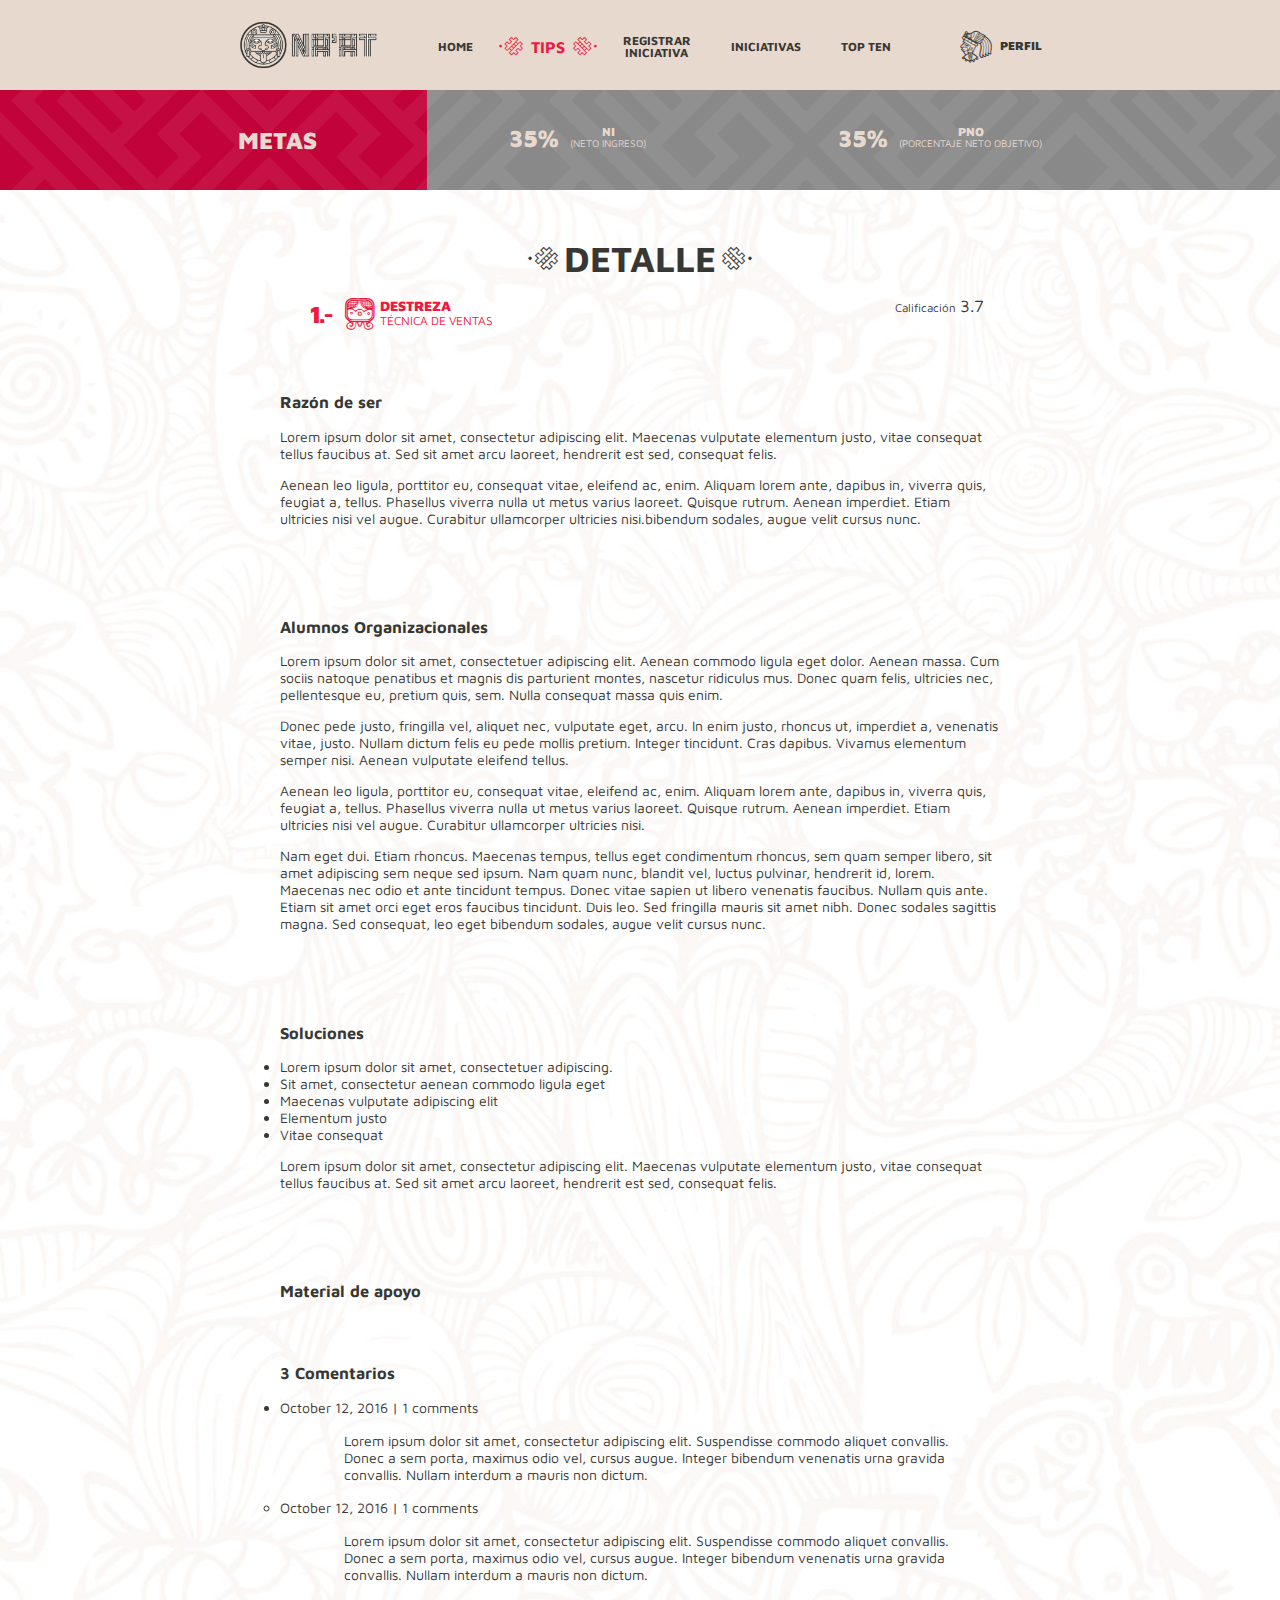
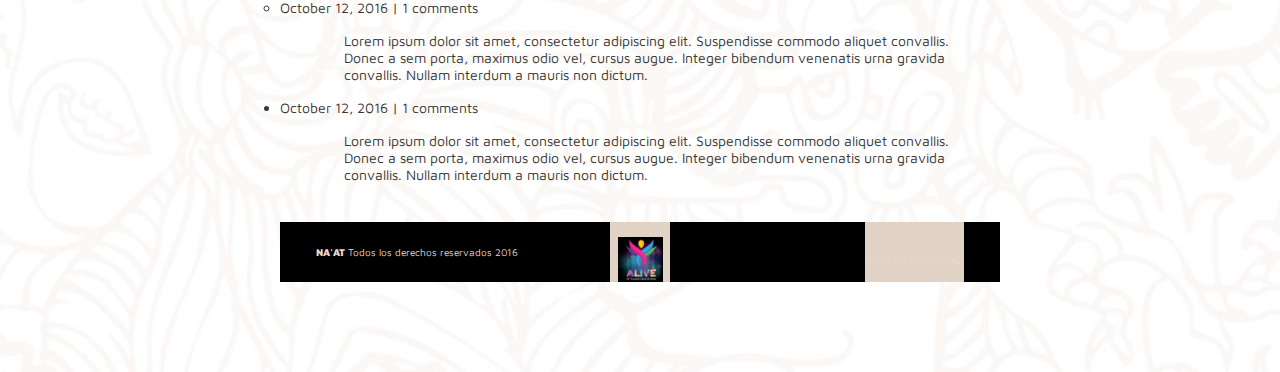
==== detalle.html @ 5c4765ac "Detalle" ====
<!DOCTYPE html>
<html lang="es">
<head>
<meta charset="utf-8" />
<title>NA'AT</title>
<link href="css/stylesheet.css" rel="stylesheet">
<link href="https://fonts.googleapis.com/css?family=Maven+Pro:500,900" rel="stylesheet">
<script src="https://code.jquery.com/jquery-3.1.0.min.js" integrity="sha256-cCueBR6CsyA4/9szpPfrX3s49M9vUU5BgtiJj06wt/s=" crossorigin="anonymous"></script>
<script src="js/autosize.min.js"></script>
<script src="js/naat.js"></script>
</head>
<body class="figurac">
	<header class="site">
		<div class="inner">
			<a href="" class="logo">
				<img src="img/logo-naat.png">
			</a>
			<nav>
				<a href="home.html">
					<i class="icon-bleft"></i>
					<span>HOME</span>
					<i class="icon-bright"></i>
				</a>
				<a href="tips.html" class="active">
					<i class="icon-bleft"></i>
					<span>TIPS</span>
					<i class="icon-bright"></i>
				</a>
				<a href="registro-iniciativa.html">
					<i class="icon-bleft"></i>
					<span>REGISTRAR<br>INICIATIVA</span>
					<i class="icon-bright"></i>
				</a>
				<a href="iniciativas.html">
					<i class="icon-bleft"></i>
					<span>INICIATIVAS</span>
					<i class="icon-bright"></i>
				</a>
				<a href="top-ten.html">
					<i class="icon-bleft"></i>
					<span>TOP TEN</span>
					<i class="icon-bright"></i>
				</a>
			</nav>
			<a href="perfil.html" class="profile"><i class="icon-login"></i>PERFIL</a>
		</div>
	</header>
	<main>
		<section class="metas">
			<div class="inner">
				<div>
					<big><b>METAS</b></big>
				</div>
				<div>
					<span>
						<big><b>35%</b></big>
						<b>NI</b>
						<small>(NETO INGRESO)</small>
					</span>
				</div>
				<div>
					<span>
						<big><b>35%</b></big>
						<b>PNO</b>
						<small>(PORCENTAJE NETO OBJETIVO)</small>
					</span>
				</div>
			</div>
		</section>
		<section>
			<h2>
				<i class="icon-bleft"></i>
				<span>DETALLE</span>
				<i class="icon-bright"></i>
			</h2>
			<article class="detalle">
				<header class="titulo">
					<b class="numero">1.-</b>
					<div class="categoria">
						<i class="icon-destreza"></i>
						<ul>
							<li><b>Destreza</b></li>
							<li><small>Técnica de Ventas</small></li>
						</ul>
					</div>
					<div class="calificacion">
						<small>Calificación</small>
						<big>3.7</big>
						<div class="rating" data-rating="3.7"></div>
					</div>
				</header>
				<section>
					<h3>Razón de ser</h3>
					<p>Lorem ipsum dolor sit amet, consectetur adipiscing elit. Maecenas vulputate elementum justo, vitae consequat tellus faucibus at. Sed sit amet arcu laoreet, hendrerit est sed, consequat felis.</p>
					<p>Aenean leo ligula, porttitor eu, consequat vitae, eleifend ac, enim. Aliquam lorem ante, dapibus in, viverra quis, feugiat a, tellus. Phasellus viverra nulla ut metus varius laoreet. Quisque rutrum. Aenean imperdiet. Etiam ultricies nisi vel augue. Curabitur ullamcorper ultricies nisi.bibendum sodales, augue velit cursus nunc.</p>
				</section>
				<section>
					<h3>Alumnos Organizacionales</h3>
					<p>Lorem ipsum dolor sit amet, consectetuer adipiscing elit. Aenean commodo ligula eget dolor. Aenean massa. Cum sociis natoque penatibus et magnis dis parturient montes, nascetur ridiculus mus. Donec quam felis, ultricies nec, pellentesque eu, pretium quis, sem. Nulla consequat massa quis enim.</p>
					<p>Donec pede justo, fringilla vel, aliquet nec, vulputate eget, arcu. In enim justo, rhoncus ut, imperdiet a, venenatis vitae, justo. Nullam dictum felis eu pede mollis pretium. Integer tincidunt. Cras dapibus. Vivamus elementum semper nisi. Aenean vulputate eleifend tellus.</p>
					<p>Aenean leo ligula, porttitor eu, consequat vitae, eleifend ac, enim. Aliquam lorem ante, dapibus in, viverra quis, feugiat a, tellus. Phasellus viverra nulla ut metus varius laoreet. Quisque rutrum. Aenean imperdiet. Etiam ultricies nisi vel augue. Curabitur ullamcorper ultricies nisi.</p>
					<p>Nam eget dui. Etiam rhoncus. Maecenas tempus, tellus eget condimentum rhoncus, sem quam semper libero, sit amet adipiscing sem neque sed ipsum. Nam quam nunc, blandit vel, luctus pulvinar, hendrerit id, lorem. Maecenas nec odio et ante tincidunt tempus. Donec vitae sapien ut libero venenatis faucibus. Nullam quis ante. Etiam sit amet orci eget eros faucibus tincidunt. Duis leo. Sed fringilla mauris sit amet nibh. Donec sodales sagittis magna. Sed consequat, leo eget bibendum sodales, augue velit cursus nunc.</p>
				</section>
				<section>
					<h3>Soluciones</h3>
					<ul>
						<li>Lorem ipsum dolor sit amet, consectetuer adipiscing.</li>
						<li>Sit amet, consectetur aenean commodo ligula eget </li>
						<li>Maecenas vulputate adipiscing elit</li>
						<li>Elementum justo</li>
						<li>Vitae consequat</li>
					</ul>
					<p>Lorem ipsum dolor sit amet, consectetur adipiscing elit. Maecenas vulputate elementum justo, vitae consequat tellus faucibus at. Sed sit amet arcu laoreet, hendrerit est sed, consequat felis.</p>
				</section>
				<section class="material">
					<h3>Material de apoyo</h3>
					<div class="video">
					</div>
					<table class="descargas">
						<tr>
							<td><b>PDF</b></td>
							<td>13:39 - 14/04/2014 By Angelbi88</td>
							<td></td>
						</tr>
					</ul>
				</section>
			</article>
			<section class="comentarios">
				<h3>3 Comentarios</h3>
				<ul>
					<li>
						<div class="avatar"></div>
						<div class="fecha">October 12, 2016 | 1 comments</div>
						<div class="content">
							<p>Lorem ipsum dolor sit amet, consectetur adipiscing elit. Suspendisse commodo aliquet convallis. Donec a sem porta, maximus odio vel, cursus augue. Integer bibendum venenatis urna gravida convallis. Nullam interdum a mauris non dictum.</p>
						</div>
						<ul>
							<li>
								<div class="avatar"></div>
								<div class="fecha">October 12, 2016 | 1 comments</div>
								<div class="content">
									<p>Lorem ipsum dolor sit amet, consectetur adipiscing elit. Suspendisse commodo aliquet convallis. Donec a sem porta, maximus odio vel, cursus augue. Integer bibendum venenatis urna gravida convallis. Nullam interdum a mauris non dictum.</p>
								</div>
							</li>
							<li>
								<div class="avatar"></div>
								<div class="fecha">October 12, 2016 | 1 comments</div>
								<div class="content">
									<p>Lorem ipsum dolor sit amet, consectetur adipiscing elit. Suspendisse commodo aliquet convallis. Donec a sem porta, maximus odio vel, cursus augue. Integer bibendum venenatis urna gravida convallis. Nullam interdum a mauris non dictum.</p>
								</div>
							</li>
						</ul>
					</li>
					<li>
						<div class="avatar"></div>
						<div class="fecha">October 12, 2016 | 1 comments</div>
						<div class="content">
							<p>Lorem ipsum dolor sit amet, consectetur adipiscing elit. Suspendisse commodo aliquet convallis. Donec a sem porta, maximus odio vel, cursus augue. Integer bibendum venenatis urna gravida convallis. Nullam interdum a mauris non dictum.</p>
						</div>
					</li>
				</ul>
			</section>
		</section>
	</main>
	<footer>
		<div class="inner">
			<span><b>NA'AT</b> Todos los derechos reservados 2016</span>
			<a href="" class="logo"></a>
			<a href="" class="privacidad">AVISO DE PRIVACIDAD</a>
		</div>
	</footer>
	<!--script src="https://ajax.googleapis.com/ajax/libs/webfont/1.5.18/webfont.js"></script>
	<script>
	 WebFont.load({
	    google: {
	      families: ['Maven Pro:400,700']
	    }
	  });
	</script-->
</body>
</html>
---- css/stylesheet.css ----
/*@font-face {
  font-family: 'ClanPro';
  src: url('../fonts/ClanPro-Bold.eot');
  src: url('../fonts/ClanPro-Bold.eot?#iefix') format('embedded-opentype'),
    url('../fonts/ClanPro-Bold.woff') format('woff'),
    url('../fonts/ClanPro-Bold.ttf') format('truetype'),
    url('../fonts/ClanPro-Bold.svg#ClanPro-Bold') format('svg');
  font-weight: bold;
  font-style: normal;
}
@font-face {
  font-family: 'ClanPro';
  src: url('../fonts/ClanPro-Book.eot');
  src: url('../fonts/ClanPro-Book.eot?#iefix') format('embedded-opentype'),
    url('../fonts/ClanPro-Book.woff') format('woff'),
    url('../fonts/ClanPro-Book.ttf') format('truetype'),
    url('../fonts/ClanPro-Book.svg#ClanPro-Book') format('svg');
  font-weight: normal;
  font-style: normal;
}*/
@font-face {
  font-family: 'icomoon';
  src: url('../fonts/icomoon.eot?n3ohed');
  src: url('../fonts/icomoon.eot?n3ohed#iefix') format('embedded-opentype'), url('../fonts/icomoon.ttf?n3ohed') format('truetype'), url('../fonts/icomoon.woff?n3ohed') format('woff'), url('../fonts/icomoon.svg?n3ohed#icomoon') format('svg');
  font-weight: normal;
  font-style: normal;
}
[class^="icon-"],
[class*=" icon-"] {
  font-family: 'icomoon' !important;
  speak: none;
  font-style: normal;
  font-weight: normal;
  font-variant: normal;
  text-transform: none;
  line-height: 1;
  -webkit-font-smoothing: antialiased;
  -moz-osx-font-smoothing: grayscale;
}
.icon-bleft:before {
  content: "\e919";
}
.icon-bright:before {
  content: "\e91a";
}
.icon-bbottom:before {
  content: "\e91b";
}
.icon-semanal:before {
  content: "\e91c";
}
.icon-mensual:before {
  content: "\e91d";
}
.icon-general:before {
  content: "\e91e";
}
.icon-talento:before {
  content: "\e91f";
}
.icon-herramientas:before {
  content: "\e920";
}
.icon-destreza:before {
  content: "\e921";
}
.icon-login:before {
  content: "\e906";
}
.icon-entrar:before {
  content: "\e904";
}
.icon-enviar:before {
  content: "\e922";
}
.icon-badge1:before {
  content: "\e908";
}
.icon-badge2:before {
  content: "\e909";
}
.icon-badge3:before {
  content: "\e90a";
}
.icon-badge4:before {
  content: "\e90b";
}
.icon-foto:before {
  content: "\e923";
}
.icon-menu:before {
  content: "\e900";
}
.icon-cross:before {
  content: "\e901";
}
.icon-left:before {
  content: "\e902";
}
.icon-right:before {
  content: "\e905";
}
.icon-buscar:before {
  content: "\e90c";
}
.icon-editar:before {
  content: "\e907";
}
.icon-decalogo:before {
  content: "\e903";
}
html,
body,
ul,
ol,
figure,
fieldset,
input,
select,
textarea,
button {
  border: 0;
  margin: 0;
  padding: 0;
}
.inner {
  margin: auto;
  max-width: 804px;
  position: relative;
  width: 90%;
}
body {
  color: #373734;
}
body.login {
  background-attachment: fixed;
  background-image: url('../img/login.jpg');
  background-position: 50%;
  background-size: cover;
}
body.login main .logo {
  display: block;
  left: 50%;
  position: absolute;
  top: 4vh;
  -webkit-transform: translateX(-50%);
  -moz-transform: translateX(-50%);
  -o-transform: translateX(-50%);
  -ms-transform: translateX(-50%);
  transform: translateX(-50%);
}
body.login main .logo img {
  display: block;
  height: 100px;
}
body,
input,
select,
textarea,
button {
  background-color: #FAFAFA;
  font-family: 'Maven Pro', sans-serif;
  font-size: 14px;
}
h2 {
  text-align: center;
}
h2 i,
h2 span {
  display: inline-block;
  vertical-align: middle;
}
h2 i {
  font-size: 30px;
}
h2 span {
  font-size: 36px;
}
h5 {
  font-weight: 500;
  text-align: center;
}
a {
  color: #373734;
  text-decoration: none;
  -webkit-transition: all 0.2s ease-out;
  -moz-transition: all 0.2s ease-out;
  -o-transition: all 0.2s ease-out;
  transition: all 0.2s ease-out;
}
b,
strong {
  font-weight: 900;
}
header a {
  color: #373734;
  line-height: 100%;
  text-decoration: none;
}
.rojo {
  background-color: #898989;
}
.cremac {
  background-color: #f7f1ed;
}
.cremao {
  background-color: #e1d2c6;
}
.patron {
  background-attachment: fixed;
  background-image: url('../img/patron.png');
  background-position: 50%;
  background-size: 42%;
}
.figurac {
  background-image: url('../img/figurac.jpg');
  background-size: cover;
}
.figurao {
  background-image: url('../img/figurao.jpg');
  background-size: cover;
}
.foto {
  background-image: url('../img/heisenberg.jpg');
  background-size: cover;
  -webkit-border-radius: 100%;
  -moz-border-radius: 100%;
  border-radius: 100%;
  position: relative;
  width: 42px;
}
.foto:after {
  content: '';
  display: block;
  padding-top: 100%;
}
.foto .vista-previa {
  background-color: #e8d9ce;
  background-image: url('../img/cara.png');
  background-size: cover;
  -webkit-border-radius: 100%;
  -moz-border-radius: 100%;
  border-radius: 100%;
  height: 100%;
  position: absolute;
  width: 100%;
}
.foto input {
  height: 100%;
  left: 0;
  -moz-opacity: 0;
  -khtml-opacity: 0;
  -webkit-opacity: 0;
  opacity: 0;
  -ms-filter: progid:DXImageTransform.Microsoft.Alpha(opacity=0);
  filter: alpha(opacity=0);
  position: absolute;
  top: 0;
  width: 100%;
}
.jq-ry-container {
  position: relative;
  padding: 0 5px;
  line-height: 0;
  display: block;
  cursor: pointer;
  -webkit-box-sizing: content-box;
  -moz-box-sizing: content-box;
  box-sizing: content-box;
}
.jq-ry-container[readonly="readonly"] {
  cursor: default;
}
.jq-ry-container > .jq-ry-group-wrapper {
  position: relative;
  width: 100%;
}
.jq-ry-container > .jq-ry-group-wrapper > .jq-ry-group {
  position: relative;
  line-height: 0;
  z-index: 10;
  white-space: nowrap;
}
.jq-ry-container > .jq-ry-group-wrapper > .jq-ry-group > svg {
  display: inline-block;
}
.jq-ry-container > .jq-ry-group-wrapper > .jq-ry-group.jq-ry-normal-group {
  width: 100%;
}
.jq-ry-container > .jq-ry-group-wrapper > .jq-ry-group.jq-ry-rated-group {
  width: 0;
  z-index: 11;
  position: absolute;
  top: 0;
  left: 0;
  overflow: hidden;
}
main section {
  padding: 30px 0;
  position: relative;
}
main section.metas {
  background-color: #898989;
  background-attachment: fixed;
  background-image: url('../img/patron.png');
  background-size: 42%;
  font-size: 0;
  padding: 0;
}
main section.metas:before {
  background-color: #c20339;
  background-attachment: fixed;
  background-image: url('../img/patron.png');
  background-size: 42%;
  content: '';
  display: block;
  left: 0px;
  height: 100%;
  position: absolute;
  right: 33.33%;
  width: 33.33%;
}
main section.metas .inner {
  text-align: justify;
}
main section.metas .inner:after {
  content: '';
  display: inline-block;
  width: 100%;
}
main section.metas .inner div {
  color: #e8d9ce;
  display: inline-block;
  padding: 36px 0;
  position: relative;
  text-align: center;
  vertical-align: top;
  /*
          span{
            display: block;
            font-size: 12px;
            left: 50%;
            position: absolute;
            top: 50%;
            .transform(translate(-50%,-50%));
            big{
              position: absolute;
              right: 100%;
            }
            b,small{
              display: block;
              line-height: 100%;
              padding-left: 8px;
              white-space: nowrap;
            }
            small{
              font-size: 9px;
            }
          }*/

}
main section.metas .inner div big {
  display: block;
  font-size: 24px;
}
main section.metas .inner div span {
  font-size: 12px;
}
main section.metas .inner div span big {
  position: absolute;
  right: 100%;
  -webkit-transform: translateX(-25%);
  -moz-transform: translateX(-25%);
  -o-transform: translateX(-25%);
  -ms-transform: translateX(-25%);
  transform: translateX(-25%);
}
main section.metas .inner div span b,
main section.metas .inner div span small {
  display: block;
  line-height: 100%;
}
main form fieldset ul {
  font-size: 0;
}
main form fieldset ul li {
  -ms-box-sizing: border-box;
  -moz-box-sizing: border-box;
  -webkit-box-sizing: border-box;
  box-sizing: border-box;
  display: inline-block;
  padding: 0 21px;
  vertical-align: top;
}
main form fieldset ul.columns li {
  width: 50%;
}
main form fieldset .campo {
  border-color: #373734;
  border-style: solid;
  border-width: 1px;
  position: relative;
}
main form fieldset .campo label,
main form fieldset .campo input,
main form fieldset .campo select,
main form fieldset .campo textarea {
  display: block;
}
main form fieldset .campo label {
  color: #e8d9ce;
  font-size: 12px;
  line-height: 32px;
  height: 32px;
  padding: 0 16px;
  top: 0;
  text-transform: uppercase;
}
main form fieldset .campo input[type=text],
main form fieldset .campo select,
main form fieldset .campo textarea {
  -ms-box-sizing: border-box;
  -moz-box-sizing: border-box;
  -webkit-box-sizing: border-box;
  box-sizing: border-box;
  appearance: none;
  -moz-appearance: none;
  -webkit-appearance: none;
  background-color: transparent;
  color: #fafafa;
  bottom: 0;
  display: block;
  font-size: 12px;
  height: 32px;
  outline: 0;
  padding: 0 16px;
  text-transform: uppercase;
  -webkit-transition: all 0.2s ease-out;
  -moz-transition: all 0.2s ease-out;
  -o-transition: all 0.2s ease-out;
  transition: all 0.2s ease-out;
  vertical-align: middle;
  width: 100%;
}
main form fieldset .campo i {
  border-color: inherit;
  border-style: inherit;
  border-width: inherit;
  display: block;
  height: 5px;
  position: absolute;
  width: 5px;
}
main form fieldset .campo i.tl,
main form fieldset .campo i.tr {
  bottom: 100%;
}
main form fieldset .campo i.bl,
main form fieldset .campo i.br {
  top: 100%;
}
main form fieldset .campo i.tl,
main form fieldset .campo i.bl {
  right: 100%;
}
main form fieldset .campo i.tr,
main form fieldset .campo i.br {
  left: 100%;
}
main form button {
  background-color: transparent;
  color: #e8d9ce;
  cursor: pointer;
  display: block;
  appearance: none;
  -moz-appearance: none;
  -webkit-appearance: none;
  margin: 40px auto 0;
}
main form button i {
  display: block;
  font-size: 30px;
  margin-top: 10px;
}
main form.login fieldset,
main form.registro-usuario fieldset {
  position: relative;
  padding-left: 160px;
}
main form.login fieldset .foto,
main form.registro-usuario fieldset .foto {
  background-color: #c7b299;
  height: 140px;
  position: absolute;
  left: 0;
  width: 140px;
}
main form.login fieldset .campo,
main form.registro-usuario fieldset .campo {
  height: 32px;
  margin-top: 32px;
  -webkit-transition: all 0.2s ease-out;
  -moz-transition: all 0.2s ease-out;
  -o-transition: all 0.2s ease-out;
  transition: all 0.2s ease-out;
}
main form.login fieldset .campo label,
main form.registro-usuario fieldset .campo label,
main form.login fieldset .campo input,
main form.registro-usuario fieldset .campo input,
main form.login fieldset .campo select,
main form.registro-usuario fieldset .campo select {
  position: absolute;
  top: 0;
}
main form.login fieldset .campo label,
main form.registro-usuario fieldset .campo label {
  -webkit-transition: all 0.2s ease-out;
  -moz-transition: all 0.2s ease-out;
  -o-transition: all 0.2s ease-out;
  transition: all 0.2s ease-out;
}
main form.login fieldset .campo select,
main form.registro-usuario fieldset .campo select {
  height: 30px;
}
main form.login fieldset .campo.lleno,
main form.registro-usuario fieldset .campo.lleno {
  border-color: #e8d9ce;
}
main form.login fieldset .campo.lleno label,
main form.registro-usuario fieldset .campo.lleno label {
  top: -32px;
}
main form.login {
  left: 50%;
  position: absolute;
  top: 50%;
  -webkit-transform: translate(-50%, -50%);
  -moz-transform: translate(-50%, -50%);
  -o-transform: translate(-50%, -50%);
  -ms-transform: translate(-50%, -50%);
  transform: translate(-50%, -50%);
  width: 320px;
}
main form.login fieldset {
  padding-left: 0;
}
main form.login fieldset ul li {
  display: block;
}
main form.login fieldset ul li .campo {
  border-color: #fafafa;
}
main form.login button {
  margin-bottom: 9vh;
}
main form.login a {
  color: #e8d9ce;
  display: block;
  font-size: 10px;
  font-weight: bold;
  text-align: center;
  line-height: 4vh;
}
main form.registro-iniciativa h4,
main form.tips h4 {
  font-size: 16px;
  margin: 32px 20% 16px;
  text-align: center;
}
main form.registro-iniciativa h4 + h5,
main form.tips h4 + h5 {
  margin-top: -8px;
}
main form.registro-iniciativa fieldset,
main form.tips fieldset {
  margin: auto;
  width: 60%;
}
main form.registro-iniciativa fieldset label,
main form.tips fieldset label {
  display: block;
  font-size: 16px;
  margin: 32px 0 16px;
  text-transform: uppercase;
}
main form.registro-iniciativa fieldset .campo label,
main form.tips fieldset .campo label,
main form.registro-iniciativa fieldset .campo select,
main form.tips fieldset .campo select,
main form.registro-iniciativa fieldset .campo input,
main form.tips fieldset .campo input {
  color: #373734;
}
main form.registro-iniciativa fieldset .campo.textarea textarea,
main form.tips fieldset .campo.textarea textarea {
  background-color: transparent;
  color: #373734;
  -ms-box-sizing: border-box;
  -moz-box-sizing: border-box;
  -webkit-box-sizing: border-box;
  box-sizing: border-box;
  height: 128px;
  overflow: auto;
  padding: 8px 16px;
  resize: none;
  width: 100%;
}
main form.registro-iniciativa fieldset .campo.lista ol,
main form.tips fieldset .campo.lista ol {
  line-height: 32px;
  margin-top: -1px;
  padding-left: 30px;
}
main form.registro-iniciativa fieldset .campo.lista ol li,
main form.tips fieldset .campo.lista ol li {
  position: relative;
}
main form.registro-iniciativa fieldset .campo.lista ol li:before,
main form.tips fieldset .campo.lista ol li:before {
  background-color: #373734;
  content: '';
  display: block;
  height: 1px;
  left: -30px;
  position: absolute;
  right: 0;
  top: 0;
}
main form.registro-iniciativa fieldset .campo.lista ol li textarea,
main form.tips fieldset .campo.lista ol li textarea {
  color: #373734;
  display: inline-block;
  vertical-align: top;
}
main form.registro-iniciativa fieldset.categoria,
main form.tips fieldset.categoria {
  font-size: 0;
}
main form.registro-iniciativa fieldset.categoria input,
main form.tips fieldset.categoria input {
  position: absolute;
}
main form.registro-iniciativa fieldset.categoria label,
main form.tips fieldset.categoria label {
  cursor: pointer;
  display: inline-block;
  font-size: 14px;
  margin: 0 0 16px;
  text-align: center;
  vertical-align: top;
  -webkit-transition: all 0.2s ease-out;
  -moz-transition: all 0.2s ease-out;
  -o-transition: all 0.2s ease-out;
  transition: all 0.2s ease-out;
  width: 33.33%;
}
main form.registro-iniciativa fieldset.categoria label input,
main form.tips fieldset.categoria label input {
  -moz-opacity: 0;
  -khtml-opacity: 0;
  -webkit-opacity: 0;
  opacity: 0;
  -ms-filter: progid:DXImageTransform.Microsoft.Alpha(opacity=0);
  filter: alpha(opacity=0);
}
main form.registro-iniciativa fieldset.categoria label.checked,
main form.tips fieldset.categoria label.checked {
  color: #ed1941;
}
main form.registro-iniciativa fieldset.categoria label i,
main form.tips fieldset.categoria label i,
main form.registro-iniciativa fieldset.categoria label b,
main form.tips fieldset.categoria label b {
  display: block;
}
main form.registro-iniciativa fieldset.categoria label i,
main form.tips fieldset.categoria label i {
  font-size: 46px;
  margin-bottom: 8px;
}
main form.registro-iniciativa fieldset.categoria label b,
main form.tips fieldset.categoria label b {
  line-height: 100%;
  margin: auto;
  width: 110px;
}
main form.registro-iniciativa fieldset.indicadores,
main form.tips fieldset.indicadores {
  font-size: 0;
  width: 90%;
}
main form.registro-iniciativa fieldset.indicadores label,
main form.tips fieldset.indicadores label {
  cursor: pointer;
  display: inline-block;
  vertical-align: top;
  margin: 0;
  position: relative;
  height: 100px;
  width: 33.33%;
}
main form.registro-iniciativa fieldset.indicadores label .campo,
main form.tips fieldset.indicadores label .campo {
  height: 26px;
  position: absolute;
  top: 33px;
  -webkit-transform: rotate(45deg);
  -moz-transform: rotate(45deg);
  -o-transform: rotate(45deg);
  -ms-transform: rotate(45deg);
  transform: rotate(45deg);
  width: 26px;
}
main form.registro-iniciativa fieldset.indicadores label .campo:before,
main form.tips fieldset.indicadores label .campo:before {
  background-color: #ed1941;
  content: '';
  display: block;
  height: 18px;
  left: 50%;
  -moz-opacity: 0;
  -khtml-opacity: 0;
  -webkit-opacity: 0;
  opacity: 0;
  -ms-filter: progid:DXImageTransform.Microsoft.Alpha(opacity=0);
  filter: alpha(opacity=0);
  position: absolute;
  -webkit-transform: translate(-50%, -50%);
  -moz-transform: translate(-50%, -50%);
  -o-transform: translate(-50%, -50%);
  -ms-transform: translate(-50%, -50%);
  transform: translate(-50%, -50%);
  -webkit-transition: all 0.2s ease-out;
  -moz-transition: all 0.2s ease-out;
  -o-transition: all 0.2s ease-out;
  transition: all 0.2s ease-out;
  top: 50%;
  width: 18px;
}
main form.registro-iniciativa fieldset.indicadores label .campo input,
main form.tips fieldset.indicadores label .campo input {
  -moz-opacity: 0;
  -khtml-opacity: 0;
  -webkit-opacity: 0;
  opacity: 0;
  -ms-filter: progid:DXImageTransform.Microsoft.Alpha(opacity=0);
  filter: alpha(opacity=0);
}
main form.registro-iniciativa fieldset.indicadores label .campo.checked:before,
main form.tips fieldset.indicadores label .campo.checked:before {
  -moz-opacity: 1;
  -khtml-opacity: 1;
  -webkit-opacity: 1;
  opacity: 1;
  -ms-filter: progid:DXImageTransform.Microsoft.Alpha(opacity=100);
  filter: alpha(opacity=100);
}
main form.registro-iniciativa fieldset.indicadores label span,
main form.tips fieldset.indicadores label span {
  display: inline-block;
  font-size: 12px;
  position: absolute;
  left: 60px;
  transform: translateY(-50%);
  right: 16px;
  top: 50%;
}
main form.registro-iniciativa a,
main form.tips a {
  display: block;
  cursor: pointer;
  font-size: 12px;
  margin: 16px auto;
  text-align: center;
  width: 160px;
}
main form.tips button {
  color: #373734;
}
main article {
  max-width: 720px;
  margin-left: auto;
  margin-right: auto;
  width: 70%;
}
main article.main {
  background-color: #f7f1ed;
  margin-top: 30px;
}
main article header {
  position: relative;
}
main article header .foto,
main article header i,
main article header ul {
  display: inline-block;
  vertical-align: middle;
}
main article header ul {
  line-height: 100%;
  text-transform: uppercase;
}
main article header ul li {
  display: block;
}
main article header ul li big {
  font-size: 14px;
}
main article header ul li small {
  font-size: 12px;
}
main article header.top {
  background-color: #ed1941;
  color: #f7f1ed;
  padding: 8px 0;
}
main article header.top .foto {
  margin: 0 6px 0 16px;
}
main article header.titulo {
  margin: 16px;
  margin-left: 0;
  overflow: hidden;
  padding-left: 64px;
}
main article header.titulo .numero {
  display: block;
  color: #ed1941;
  font-size: 24px;
  line-height: 32px;
  left: 0;
  letter-spacing: -2px;
  position: absolute;
  text-align: right;
  width: 52px;
}
main article header.titulo .categoria {
  float: left;
  color: #ed1941;
}
main article header.titulo .categoria i {
  font-size: 32px;
}
main article header.titulo .calificacion {
  float: right;
}
main article header.titulo .calificacion small,
main article header.titulo .calificacion big {
  display: inline-block;
  line-height: 100%;
  vertical-align: baseline;
}
main article .content {
  margin: 16px 16px 16px 64px;
}
main article .content h3 {
  font-weight: normal;
  text-transform: uppercase;
}
main article a {
  background-color: #e1d2c6;
  display: block;
  padding: 8px 0;
  text-align: center;
}
main article a i,
main article a span {
  display: block;
}
main article a i {
  font-size: 20px;
}
main .perfil {
  background-color: #fafafa;
  box-shadow: 0 1px 2px rgba(0, 0, 0, 0.33);
  max-width: 960px;
  position: relative;
  /*.foto{
      position: relative;
      width: 146px;
      .vista-previa{
        height: 100%;
        margin: 0;
        width: 100%;
      }
      &:after{
        content: '';
        display: block;
        padding-top: 100%;
      }
    }*/

}
main .perfil .foto {
  float: left;
  height: 150px;
  margin: 16px 32px;
  width: 150px;
}
main .perfil .info {
  left: 214px;
  position: absolute;
  right: 120px;
}
main .perfil .info h3 {
  color: #ed1941;
  margin: 16px 0 0;
}
main .perfil .info h3 big,
main .perfil .info h3 small {
  display: inline-block;
  text-transform: uppercase;
  vertical-align: baseline;
}
main .perfil .info h3 small {
  font-size: 16px;
}
main .perfil .info h3 big {
  font-size: 24px;
}
main .perfil .info h4 {
  font-weight: normal;
  margin: 0 0 16px;
  text-transform: uppercase;
}
main .perfil .info ul {
  font-size: 0;
}
main .perfil .info ul li {
  display: inline-block;
  vertical-align: top;
}
main .perfil .info ul li label,
main .perfil .info ul li span,
main .perfil .info ul li input {
  display: block;
}
main .perfil .info ul li label {
  font-weight: bold;
}
main .perfil .info ul.badges li {
  margin-right: 16px;
  text-align: center;
}
main .perfil .info ul.badges li i {
  background-color: #e1d2c6;
  border: 1px solid #373734;
  -webkit-border-radius: 100%;
  -moz-border-radius: 100%;
  border-radius: 100%;
  display: block;
  height: 30px;
  line-height: 30px;
  font-size: 20px;
  width: 30px;
}
main .perfil .info ul.badges li small {
  font-size: 8px;
}
main .perfil .info ul.datos {
  font-size: 0;
  text-align: justify;
}
main .perfil .info ul.datos li {
  font-size: 12px;
  width: 20%;
}
main .perfil .info ul.datos li:first-child {
  width: 40%;
}
main .perfil .decalogo {
  background-color: #ede4dd;
  float: right;
  height: 182px;
  position: relative;
  width: 120px;
}
main .perfil .decalogo a {
  display: block;
  left: 50%;
  position: absolute;
  text-align: center;
  text-transform: uppercase;
  -webkit-transform: translate(-50%, -50%);
  -moz-transform: translate(-50%, -50%);
  -o-transform: translate(-50%, -50%);
  -ms-transform: translate(-50%, -50%);
  transform: translate(-50%, -50%);
  top: 50%;
}
main .perfil .decalogo a i {
  font-size: 60px;
}
main .perfil .decalogo a span {
  display: block;
  font-weight: bold;
}
main .perfil nav {
  clear: both;
  font-size: 0;
  padding: 0;
}
main .perfil nav a {
  background-color: #e8d9ce;
  display: inline-block;
  color: #ed1941;
  font-size: 12px;
  font-weight: bold;
  line-height: 30px;
  vertical-align: top;
  width: 50%;
}
::-webkit-input-placeholder {
  color: #373734;
}
::-moz-placeholder {
  color: #373734;
}
:-ms-input-placeholder {
  color: #373734;
}
:-moz-placeholder {
  color: #373734;
}
@media (min-width: 768px) {
  html {
    position: relative;
    min-height: 100%;
  }
  body {
    margin: 0 0 60px;
  }
  header.site {
    background-color: #e8d9ce;
    height: 90px;
    text-align: center;
  }
  header .inner {
    overflow: hidden;
    padding: 20px 0;
  }
  header a {
    font-size: 12px;
  }
  header a:hover {
    color: #ed1941;
  }
  header .logo {
    float: left;
    vertical-align: middle;
  }
  header .logo img {
    display: block;
    height: 50px;
  }
  header .profile {
    float: right;
    font-weight: 900;
    line-height: 32px;
    margin-top: 10px;
  }
  header .profile .icon-login {
    font-size: 32px;
    padding-right: 8px;
    vertical-align: middle;
  }
  header nav {
    display: block;
    font-size: 0;
    left: 53%;
    position: absolute;
    top: 52%;
    -webkit-transform: translate(-50%, -50%);
    -moz-transform: translate(-50%, -50%);
    -o-transform: translate(-50%, -50%);
    -ms-transform: translate(-50%, -50%);
    transform: translate(-50%, -50%);
    white-space: nowrap;
  }
  header nav a {
    display: inline-block;
    font-weight: bold;
    line-height: 100%;
    margin: 0 20px;
    position: relative;
    text-align: center;
    -webkit-transition: all 0.2s ease-out;
    -moz-transition: all 0.2s ease-out;
    -o-transition: all 0.2s ease-out;
    transition: all 0.2s ease-out;
    vertical-align: middle;
  }
  header nav a i,
  header nav a span {
    line-height: 28px;
  }
  header nav a i {
    font-size: 24px;
    -moz-opacity: 0;
    -khtml-opacity: 0;
    -webkit-opacity: 0;
    opacity: 0;
    -ms-filter: progid:DXImageTransform.Microsoft.Alpha(opacity=0);
    filter: alpha(opacity=0);
    position: absolute;
    top: 50%;
    -webkit-transform: translateY(-50%);
    -moz-transform: translateY(-50%);
    -o-transform: translateY(-50%);
    -ms-transform: translateY(-50%);
    transform: translateY(-50%);
  }
  header nav a i.icon-bleft {
    left: -24px;
  }
  header nav a i.icon-bright {
    right: -24px;
  }
  header nav a:nth-child(3) span {
    line-height: 100%;
  }
  header nav a.active {
    color: #ed1941;
    font-size: 16px;
    margin: 0 30px;
    padding: 0 8px;
  }
  header nav a.active i {
    -moz-opacity: 1;
    -khtml-opacity: 1;
    -webkit-opacity: 1;
    opacity: 1;
    -ms-filter: progid:DXImageTransform.Microsoft.Alpha(opacity=100);
    filter: alpha(opacity=100);
  }
  main nav {
    padding: 12px 0;
    text-align: center;
  }
  main nav .inner {
    font-size: 0;
  }
  main nav .inner a {
    display: inline-block;
    font-size: 10px;
    position: relative;
    text-align: center;
    text-decoration: none;
    vertical-align: middle;
  }
  main nav .inner a i,
  main nav .inner a span {
    display: inline-block;
    vertical-align: middle;
  }
  main nav .inner a i {
    font-size: 40px;
    margin-right: 8px;
  }
  main nav .inner a span {
    font-weight: bold;
  }
  main nav .inner a:nth-child(2):before,
  main nav .inner a:nth-child(2):after {
    background-color: rgba(0, 0, 0, 0.2);
    content: '';
    display: block;
    position: absolute;
    top: 50%;
    -webkit-transform: translateY(-50%);
    -moz-transform: translateY(-50%);
    -o-transform: translateY(-50%);
    -ms-transform: translateY(-50%);
    transform: translateY(-50%);
    width: 1px;
  }
  main nav .inner a:nth-child(2):before {
    left: 0;
  }
  main nav .inner a:nth-child(2):after {
    right: 0;
  }
  main nav.top .inner a,
  main nav.bottom .inner a {
    padding: 0 12%;
  }
  main nav.top .inner a:first-child,
  main nav.bottom .inner a:first-child {
    padding-left: 0;
  }
  main nav.top .inner a:last-child,
  main nav.bottom .inner a:last-child {
    padding-right: 0;
  }
  main nav.top a:nth-child(2):before,
  main nav.top a:nth-child(2):after {
    height: 30px;
  }
  main nav.bottom a:nth-child(2):before,
  main nav.bottom a:nth-child(2):after {
    height: 20px;
  }
  main nav.main {
    background-color: #e8d9ce;
    padding: 90px 0;
  }
  main nav.main .inner {
    text-align: justify;
  }
  main nav.main .inner:after {
    content: '';
    display: inline-block;
    width: 100%;
  }
  main nav.main a {
    box-sizing: border-box;
    background-repeat: no-repeat;
    background-position: 70% 0px;
    background-size: 120px;
    height: 160px;
    padding-top: 120px;
    width: 180px;
  }
  main nav.main a span {
    line-height: 100%;
    font-size: 14px;
  }
  main nav.main a i {
    font-size: 20px;
  }
  main nav.main a u {
    border: 1px solid #373734;
    height: 110%;
    left: 50%;
    -moz-opacity: 0;
    -khtml-opacity: 0;
    -webkit-opacity: 0;
    opacity: 0;
    -ms-filter: progid:DXImageTransform.Microsoft.Alpha(opacity=0);
    filter: alpha(opacity=0);
    position: absolute;
    -webkit-transform: translate(-50%, -50%);
    -moz-transform: translate(-50%, -50%);
    -o-transform: translate(-50%, -50%);
    -ms-transform: translate(-50%, -50%);
    transform: translate(-50%, -50%);
    -webkit-transition: all 0.1s ease-out;
    -moz-transition: all 0.1s ease-out;
    -o-transition: all 0.1s ease-out;
    transition: all 0.1s ease-out;
    top: 50%;
    width: 110%;
  }
  main nav.main a u i {
    border-color: #373734;
    border-style: solid;
    border-width: 1px;
    display: block;
    height: 10px;
    margin: 0;
    position: absolute;
    -webkit-transition: all 0.1s ease-out;
    -moz-transition: all 0.1s ease-out;
    -o-transition: all 0.1s ease-out;
    transition: all 0.1s ease-out;
    width: 10px;
  }
  main nav.main a u i.tl,
  main nav.main a u i.tr {
    bottom: 100%;
  }
  main nav.main a u i.bl,
  main nav.main a u i.br {
    top: 100%;
  }
  main nav.main a u i.tl,
  main nav.main a u i.bl {
    right: 100%;
  }
  main nav.main a u i.tr,
  main nav.main a u i.br {
    left: 100%;
  }
  main nav.main a.registrar {
    background-image: url('../img/registrar.png');
  }
  main nav.main a.iniciativas {
    background-image: url('../img/iniciativas.png');
    background-position: top;
  }
  main nav.main a.topten {
    background-image: url('../img/topten.png');
  }
  main nav.main a:hover {
    border-color: #373734;
  }
  main nav.main a:hover u {
    height: 100%;
    -moz-opacity: 1;
    -khtml-opacity: 1;
    -webkit-opacity: 1;
    opacity: 1;
    -ms-filter: progid:DXImageTransform.Microsoft.Alpha(opacity=100);
    filter: alpha(opacity=100);
    width: 100%;
  }
  main nav.main a:hover u i {
    height: 5px;
    width: 5px;
  }
  main form fieldset ul.columnas li {
    width: 50%;
  }
  main .perfil {
    /*background-color: @blanco;
        box-shadow: 0 1px 2px rgba(0,0,0,0.33);
        max-width: 960px;
        position: relative;*/
  
  }
  main .perfil .foto {
    /*float: left;
          height: 150px;
          margin: 16px 32px;
          width: 150px;*/
  
  }
  main .perfil .info {
    padding-bottom: 42px;
    /*
          left: 214px;
          position: absolute;
          right: 120px;
          h3{
            color: @rojo;
            margin: 16px 0 0;
            big,small{
              display: inline-block;
              text-transform: uppercase;
              vertical-align: baseline;
            }
            small{
              font-size: 16px;
            }
            big{
              font-size: 24px;
            }
          }
          h4{
            font-weight: normal;
            margin: 0 0 16px;
            text-transform: uppercase;
          }*/
  
  }
  main .perfil .info ul.badges {
    bottom: 0;
    left: 0;
    position: absolute;
  }
  footer {
    background-color: #000000;
    color: #e8d9ce;
    bottom: 0;
    font-size: 10px;
    height: 60px;
    line-height: 60px;
    left: 0;
    overflow: hidden;
    position: absolute;
    width: 100%;
  }
  footer span {
    display: block;
    float: left;
  }
  footer a {
    color: #e8d9ce;
  }
  footer a.logo {
    background-image: url('../img/logo-alive.png');
    background-position: 50%;
    background-repeat: no-repeat;
    background-size: 45px;
    display: block;
    height: 60px;
    left: 50%;
    position: absolute;
    top: 0px;
    -webkit-transform: translateX(-50%);
    -moz-transform: translateX(-50%);
    -o-transform: translateX(-50%);
    -ms-transform: translateX(-50%);
    transform: translateX(-50%);
    width: 60px;
  }
  footer a.privacidad {
    float: right;
  }
}
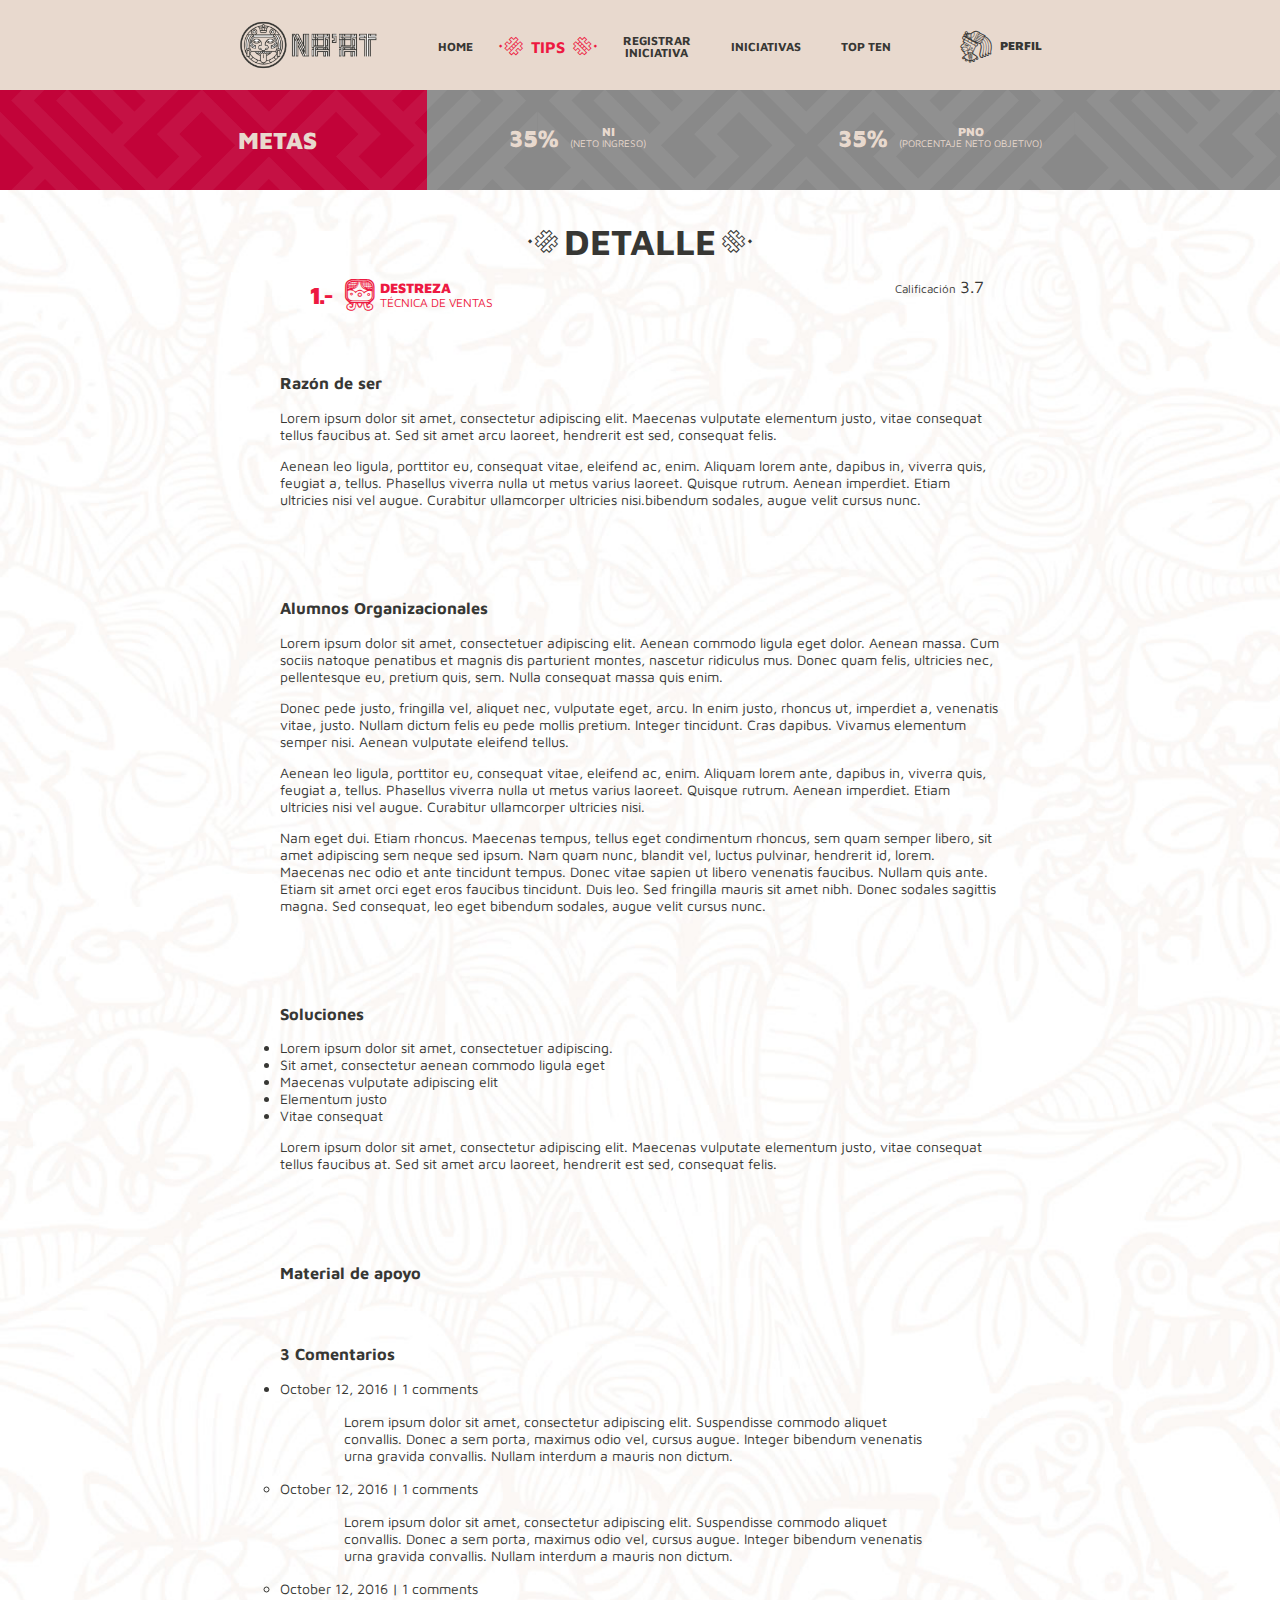
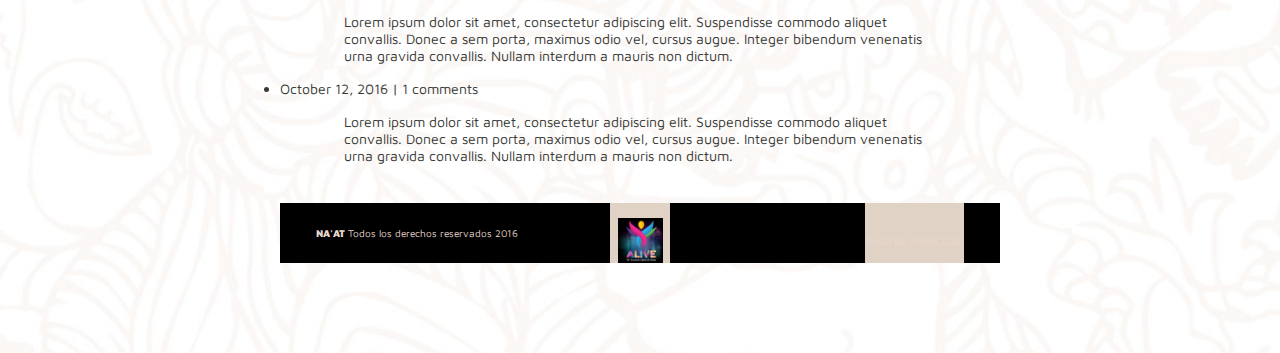
==== commit a775fe17: "Maquetación restante" ====
--- a/detalle.html
+++ b/detalle.html
@@ -2,6 +2,7 @@
 <html lang="es">
 <head>
 <meta charset="utf-8" />
+<meta name="viewport" content="width=device-width, initial-scale=1">
 <title>NA'AT</title>
 <link href="css/stylesheet.css" rel="stylesheet">
 <link href="https://fonts.googleapis.com/css?family=Maven+Pro:500,900" rel="stylesheet">
--- a/css/stylesheet.css
+++ b/css/stylesheet.css
@@ -164,6 +164,7 @@
 }
 h2 {
   text-align: center;
+  margin: 0 0 16px;
 }
 h2 i,
 h2 span {
@@ -380,108 +381,6 @@
   display: block;
   line-height: 100%;
 }
-main form fieldset ul {
-  font-size: 0;
-}
-main form fieldset ul li {
-  -ms-box-sizing: border-box;
-  -moz-box-sizing: border-box;
-  -webkit-box-sizing: border-box;
-  box-sizing: border-box;
-  display: inline-block;
-  padding: 0 21px;
-  vertical-align: top;
-}
-main form fieldset ul.columns li {
-  width: 50%;
-}
-main form fieldset .campo {
-  border-color: #373734;
-  border-style: solid;
-  border-width: 1px;
-  position: relative;
-}
-main form fieldset .campo label,
-main form fieldset .campo input,
-main form fieldset .campo select,
-main form fieldset .campo textarea {
-  display: block;
-}
-main form fieldset .campo label {
-  color: #e8d9ce;
-  font-size: 12px;
-  line-height: 32px;
-  height: 32px;
-  padding: 0 16px;
-  top: 0;
-  text-transform: uppercase;
-}
-main form fieldset .campo input[type=text],
-main form fieldset .campo select,
-main form fieldset .campo textarea {
-  -ms-box-sizing: border-box;
-  -moz-box-sizing: border-box;
-  -webkit-box-sizing: border-box;
-  box-sizing: border-box;
-  appearance: none;
-  -moz-appearance: none;
-  -webkit-appearance: none;
-  background-color: transparent;
-  color: #fafafa;
-  bottom: 0;
-  display: block;
-  font-size: 12px;
-  height: 32px;
-  outline: 0;
-  padding: 0 16px;
-  text-transform: uppercase;
-  -webkit-transition: all 0.2s ease-out;
-  -moz-transition: all 0.2s ease-out;
-  -o-transition: all 0.2s ease-out;
-  transition: all 0.2s ease-out;
-  vertical-align: middle;
-  width: 100%;
-}
-main form fieldset .campo i {
-  border-color: inherit;
-  border-style: inherit;
-  border-width: inherit;
-  display: block;
-  height: 5px;
-  position: absolute;
-  width: 5px;
-}
-main form fieldset .campo i.tl,
-main form fieldset .campo i.tr {
-  bottom: 100%;
-}
-main form fieldset .campo i.bl,
-main form fieldset .campo i.br {
-  top: 100%;
-}
-main form fieldset .campo i.tl,
-main form fieldset .campo i.bl {
-  right: 100%;
-}
-main form fieldset .campo i.tr,
-main form fieldset .campo i.br {
-  left: 100%;
-}
-main form button {
-  background-color: transparent;
-  color: #e8d9ce;
-  cursor: pointer;
-  display: block;
-  appearance: none;
-  -moz-appearance: none;
-  -webkit-appearance: none;
-  margin: 40px auto 0;
-}
-main form button i {
-  display: block;
-  font-size: 30px;
-  margin-top: 10px;
-}
 main form.login fieldset,
 main form.registro-usuario fieldset {
   position: relative;
@@ -687,25 +586,31 @@
   width: 110px;
 }
 main form.registro-iniciativa fieldset.indicadores,
-main form.tips fieldset.indicadores {
+main form.tips fieldset.indicadores,
+main form.registro-iniciativa fieldset.evidencia,
+main form.tips fieldset.evidencia {
   font-size: 0;
   width: 90%;
 }
 main form.registro-iniciativa fieldset.indicadores label,
-main form.tips fieldset.indicadores label {
+main form.tips fieldset.indicadores label,
+main form.registro-iniciativa fieldset.evidencia label,
+main form.tips fieldset.evidencia label {
   cursor: pointer;
   display: inline-block;
   vertical-align: top;
-  margin: 0;
+  margin: 24px 0 0;
   position: relative;
-  height: 100px;
+  height: 56px;
   width: 33.33%;
 }
 main form.registro-iniciativa fieldset.indicadores label .campo,
-main form.tips fieldset.indicadores label .campo {
+main form.tips fieldset.indicadores label .campo,
+main form.registro-iniciativa fieldset.evidencia label .campo,
+main form.tips fieldset.evidencia label .campo {
+  display: inline-block;
   height: 26px;
-  position: absolute;
-  top: 33px;
+  margin: 14px;
   -webkit-transform: rotate(45deg);
   -moz-transform: rotate(45deg);
   -o-transform: rotate(45deg);
@@ -714,7 +619,9 @@
   width: 26px;
 }
 main form.registro-iniciativa fieldset.indicadores label .campo:before,
-main form.tips fieldset.indicadores label .campo:before {
+main form.tips fieldset.indicadores label .campo:before,
+main form.registro-iniciativa fieldset.evidencia label .campo:before,
+main form.tips fieldset.evidencia label .campo:before {
   background-color: #ed1941;
   content: '';
   display: block;
@@ -740,7 +647,9 @@
   width: 18px;
 }
 main form.registro-iniciativa fieldset.indicadores label .campo input,
-main form.tips fieldset.indicadores label .campo input {
+main form.tips fieldset.indicadores label .campo input,
+main form.registro-iniciativa fieldset.evidencia label .campo input,
+main form.tips fieldset.evidencia label .campo input {
   -moz-opacity: 0;
   -khtml-opacity: 0;
   -webkit-opacity: 0;
@@ -749,7 +658,9 @@
   filter: alpha(opacity=0);
 }
 main form.registro-iniciativa fieldset.indicadores label .campo.checked:before,
-main form.tips fieldset.indicadores label .campo.checked:before {
+main form.tips fieldset.indicadores label .campo.checked:before,
+main form.registro-iniciativa fieldset.evidencia label .campo.checked:before,
+main form.tips fieldset.evidencia label .campo.checked:before {
   -moz-opacity: 1;
   -khtml-opacity: 1;
   -webkit-opacity: 1;
@@ -758,14 +669,36 @@
   filter: alpha(opacity=100);
 }
 main form.registro-iniciativa fieldset.indicadores label span,
-main form.tips fieldset.indicadores label span {
+main form.tips fieldset.indicadores label span,
+main form.registro-iniciativa fieldset.evidencia label span,
+main form.tips fieldset.evidencia label span {
   display: inline-block;
   font-size: 12px;
   position: absolute;
-  left: 60px;
+  left: 70px;
   transform: translateY(-50%);
   right: 16px;
   top: 50%;
+}
+main form.registro-iniciativa fieldset.evidencia,
+main form.tips fieldset.evidencia {
+  margin-top: 24px;
+}
+main form.registro-iniciativa fieldset.evidencia label,
+main form.tips fieldset.evidencia label {
+  margin: 0;
+  min-width: 160px;
+  width: auto;
+}
+main form.registro-iniciativa fieldset.evidencia .campo,
+main form.tips fieldset.evidencia .campo {
+  min-height: 32px;
+  margin-left: 160px;
+}
+main form.registro-iniciativa fieldset.evidencia .campo textarea,
+main form.tips fieldset.evidencia .campo textarea {
+  height: 116px;
+  resize: none;
 }
 main form.registro-iniciativa a,
 main form.tips a {
@@ -779,6 +712,108 @@
 main form.tips button {
   color: #373734;
 }
+main fieldset ul {
+  font-size: 0;
+}
+main fieldset ul li {
+  -ms-box-sizing: border-box;
+  -moz-box-sizing: border-box;
+  -webkit-box-sizing: border-box;
+  box-sizing: border-box;
+  display: inline-block;
+  padding: 0 21px;
+  vertical-align: top;
+}
+main fieldset ul.columns li {
+  width: 50%;
+}
+main fieldset .campo {
+  border-color: #373734;
+  border-style: solid;
+  border-width: 1px;
+  position: relative;
+}
+main fieldset .campo label,
+main fieldset .campo input,
+main fieldset .campo select,
+main fieldset .campo textarea {
+  display: block;
+}
+main fieldset .campo label {
+  color: #e8d9ce;
+  font-size: 12px;
+  line-height: 32px;
+  height: 32px;
+  padding: 0 16px;
+  top: 0;
+  text-transform: uppercase;
+}
+main fieldset .campo input[type=text],
+main fieldset .campo select,
+main fieldset .campo textarea {
+  -ms-box-sizing: border-box;
+  -moz-box-sizing: border-box;
+  -webkit-box-sizing: border-box;
+  box-sizing: border-box;
+  appearance: none;
+  -moz-appearance: none;
+  -webkit-appearance: none;
+  background-color: transparent;
+  color: #fafafa;
+  bottom: 0;
+  display: block;
+  font-size: 12px;
+  height: 32px;
+  outline: 0;
+  padding: 0 16px;
+  text-transform: uppercase;
+  -webkit-transition: all 0.2s ease-out;
+  -moz-transition: all 0.2s ease-out;
+  -o-transition: all 0.2s ease-out;
+  transition: all 0.2s ease-out;
+  vertical-align: middle;
+  width: 100%;
+}
+main fieldset .campo i {
+  border-color: inherit;
+  border-style: inherit;
+  border-width: inherit;
+  display: block;
+  height: 5px;
+  position: absolute;
+  width: 5px;
+}
+main fieldset .campo i.tl,
+main fieldset .campo i.tr {
+  bottom: 100%;
+}
+main fieldset .campo i.bl,
+main fieldset .campo i.br {
+  top: 100%;
+}
+main fieldset .campo i.tl,
+main fieldset .campo i.bl {
+  right: 100%;
+}
+main fieldset .campo i.tr,
+main fieldset .campo i.br {
+  left: 100%;
+}
+main button {
+  background-color: transparent;
+  color: #e8d9ce;
+  cursor: pointer;
+  display: block;
+  appearance: none;
+  -moz-appearance: none;
+  -webkit-appearance: none;
+  margin: 40px auto 0;
+}
+main button i {
+  display: block;
+  font-size: 30px;
+  margin-top: 10px;
+}
 main article {
   max-width: 720px;
   margin-left: auto;
@@ -853,7 +888,7 @@
   vertical-align: baseline;
 }
 main article .content {
-  margin: 16px 16px 16px 64px;
+  margin: 16px 64px;
 }
 main article .content h3 {
   font-weight: normal;
@@ -871,6 +906,109 @@
 }
 main article a i {
   font-size: 20px;
+}
+main article .calificar {
+  background-color: #ed1941;
+  -ms-box-sizing: border-box;
+  -moz-box-sizing: border-box;
+  -webkit-box-sizing: border-box;
+  box-sizing: border-box;
+  color: #fafafa;
+  font-size: 0;
+  height: 50px;
+  overflow: hidden;
+  padding: 0 64px;
+  text-align: justify;
+}
+main article .calificar:after {
+  content: '';
+  display: inline-block;
+  width: 100%;
+}
+main article .calificar h3 {
+  font-size: 16px;
+  display: inline-block;
+  vertical-align: middle;
+}
+main article .calificar label {
+  cursor: pointer;
+  display: inline-block;
+  vertical-align: top;
+  margin: 0;
+  padding-left: 10px;
+  position: relative;
+  height: 50px;
+  width: 120px;
+}
+main article .calificar label .campo {
+  border-color: #fafafa;
+  display: inline-block;
+  height: 12px;
+  margin: 18px;
+  -webkit-transform: rotate(45deg);
+  -moz-transform: rotate(45deg);
+  -o-transform: rotate(45deg);
+  -ms-transform: rotate(45deg);
+  transform: rotate(45deg);
+  width: 12px;
+}
+main article .calificar label .campo i {
+  height: 3px;
+  width: 3px;
+}
+main article .calificar label .campo:before {
+  background-color: #fafafa;
+  content: '';
+  display: block;
+  height: 8px;
+  left: 50%;
+  -moz-opacity: 0;
+  -khtml-opacity: 0;
+  -webkit-opacity: 0;
+  opacity: 0;
+  -ms-filter: progid:DXImageTransform.Microsoft.Alpha(opacity=0);
+  filter: alpha(opacity=0);
+  position: absolute;
+  -webkit-transform: translate(-50%, -50%);
+  -moz-transform: translate(-50%, -50%);
+  -o-transform: translate(-50%, -50%);
+  -ms-transform: translate(-50%, -50%);
+  transform: translate(-50%, -50%);
+  -webkit-transition: all 0.2s ease-out;
+  -moz-transition: all 0.2s ease-out;
+  -o-transition: all 0.2s ease-out;
+  transition: all 0.2s ease-out;
+  top: 50%;
+  width: 8px;
+}
+main article .calificar label .campo input {
+  -moz-opacity: 0;
+  -khtml-opacity: 0;
+  -webkit-opacity: 0;
+  opacity: 0;
+  -ms-filter: progid:DXImageTransform.Microsoft.Alpha(opacity=0);
+  filter: alpha(opacity=0);
+}
+main article .calificar label .campo.checked:before {
+  -moz-opacity: 1;
+  -khtml-opacity: 1;
+  -webkit-opacity: 1;
+  opacity: 1;
+  -ms-filter: progid:DXImageTransform.Microsoft.Alpha(opacity=100);
+  filter: alpha(opacity=100);
+}
+main article .calificar label span {
+  display: inline-block;
+  float: left;
+  font-size: 16px;
+  line-height: 50px;
+  vertical-align: top;
+}
+main article .calificar .rate {
+  display: inline-block;
+  margin: 14px 0;
+  height: 20px;
+  vertical-align: top;
 }
 main .perfil {
   background-color: #fafafa;
@@ -1012,6 +1150,16 @@
   vertical-align: top;
   width: 50%;
 }
+main .scroll-content {
+  overflow: auto;
+}
+main .scroll-content .inner {
+  -ms-box-sizing: border-box;
+  -moz-box-sizing: border-box;
+  -webkit-box-sizing: border-box;
+  box-sizing: border-box;
+  padding-right: 30px;
+}
 ::-webkit-input-placeholder {
   color: #373734;
 }
@@ -1162,8 +1310,18 @@
   main nav .inner a span {
     font-weight: bold;
   }
-  main nav .inner a:nth-child(2):before,
-  main nav .inner a:nth-child(2):after {
+  main nav.top .inner.tres-items a,
+  main nav.bottom .inner.tres-items a {
+    padding: 0 12%;
+  }
+  main nav.top .inner.tres-items a:first-child,
+  main nav.bottom .inner.tres-items a:first-child {
+    padding-left: 0;
+  }
+  main nav.top .inner.tres-items a:nth-child(2):before,
+  main nav.bottom .inner.tres-items a:nth-child(2):before,
+  main nav.top .inner.tres-items a:nth-child(2):after,
+  main nav.bottom .inner.tres-items a:nth-child(2):after {
     background-color: rgba(0, 0, 0, 0.2);
     content: '';
     display: block;
@@ -1176,31 +1334,64 @@
     transform: translateY(-50%);
     width: 1px;
   }
-  main nav .inner a:nth-child(2):before {
+  main nav.top .inner.tres-items a:nth-child(2):before,
+  main nav.bottom .inner.tres-items a:nth-child(2):before {
     left: 0;
   }
-  main nav .inner a:nth-child(2):after {
+  main nav.top .inner.tres-items a:nth-child(2):after,
+  main nav.bottom .inner.tres-items a:nth-child(2):after {
     right: 0;
   }
-  main nav.top .inner a,
-  main nav.bottom .inner a {
-    padding: 0 12%;
-  }
-  main nav.top .inner a:first-child,
-  main nav.bottom .inner a:first-child {
-    padding-left: 0;
-  }
-  main nav.top .inner a:last-child,
-  main nav.bottom .inner a:last-child {
+  main nav.top .inner.tres-items a:last-child,
+  main nav.bottom .inner.tres-items a:last-child {
     padding-right: 0;
   }
   main nav.top a:nth-child(2):before,
   main nav.top a:nth-child(2):after {
     height: 30px;
   }
-  main nav.bottom a:nth-child(2):before,
-  main nav.bottom a:nth-child(2):after {
+  main nav.bottom .inner.tres-items a:nth-child(2):before,
+  main nav.bottom .inner.tres-items a:nth-child(2):after {
     height: 20px;
+  }
+  main nav.rojo a {
+    color: #f7f1ed;
+  }
+  main nav.rojo a:before,
+  main nav.rojo a:after {
+    background-color: rgba(247, 241, 237, 0.2);
+  }
+  main nav.small {
+    padding: 8px 0;
+  }
+  main nav.small a {
+    padding: 0 10px;
+  }
+  main nav.small a:after {
+    background-color: rgba(0, 0, 0, 0.2);
+    content: '';
+    display: block;
+    height: 12px;
+    position: absolute;
+    top: 50%;
+    -webkit-transform: translateY(-50%);
+    -moz-transform: translateY(-50%);
+    -o-transform: translateY(-50%);
+    -ms-transform: translateY(-50%);
+    transform: translateY(-50%);
+    width: 1px;
+  }
+  main nav.small a:after {
+    right: 0;
+  }
+  main nav.small a:first-child {
+    padding-left: 0;
+  }
+  main nav.small a:last-child {
+    padding-right: 0;
+  }
+  main nav.small a:last-child:after {
+    content: none;
   }
   main nav.main {
     background-color: #e8d9ce;
